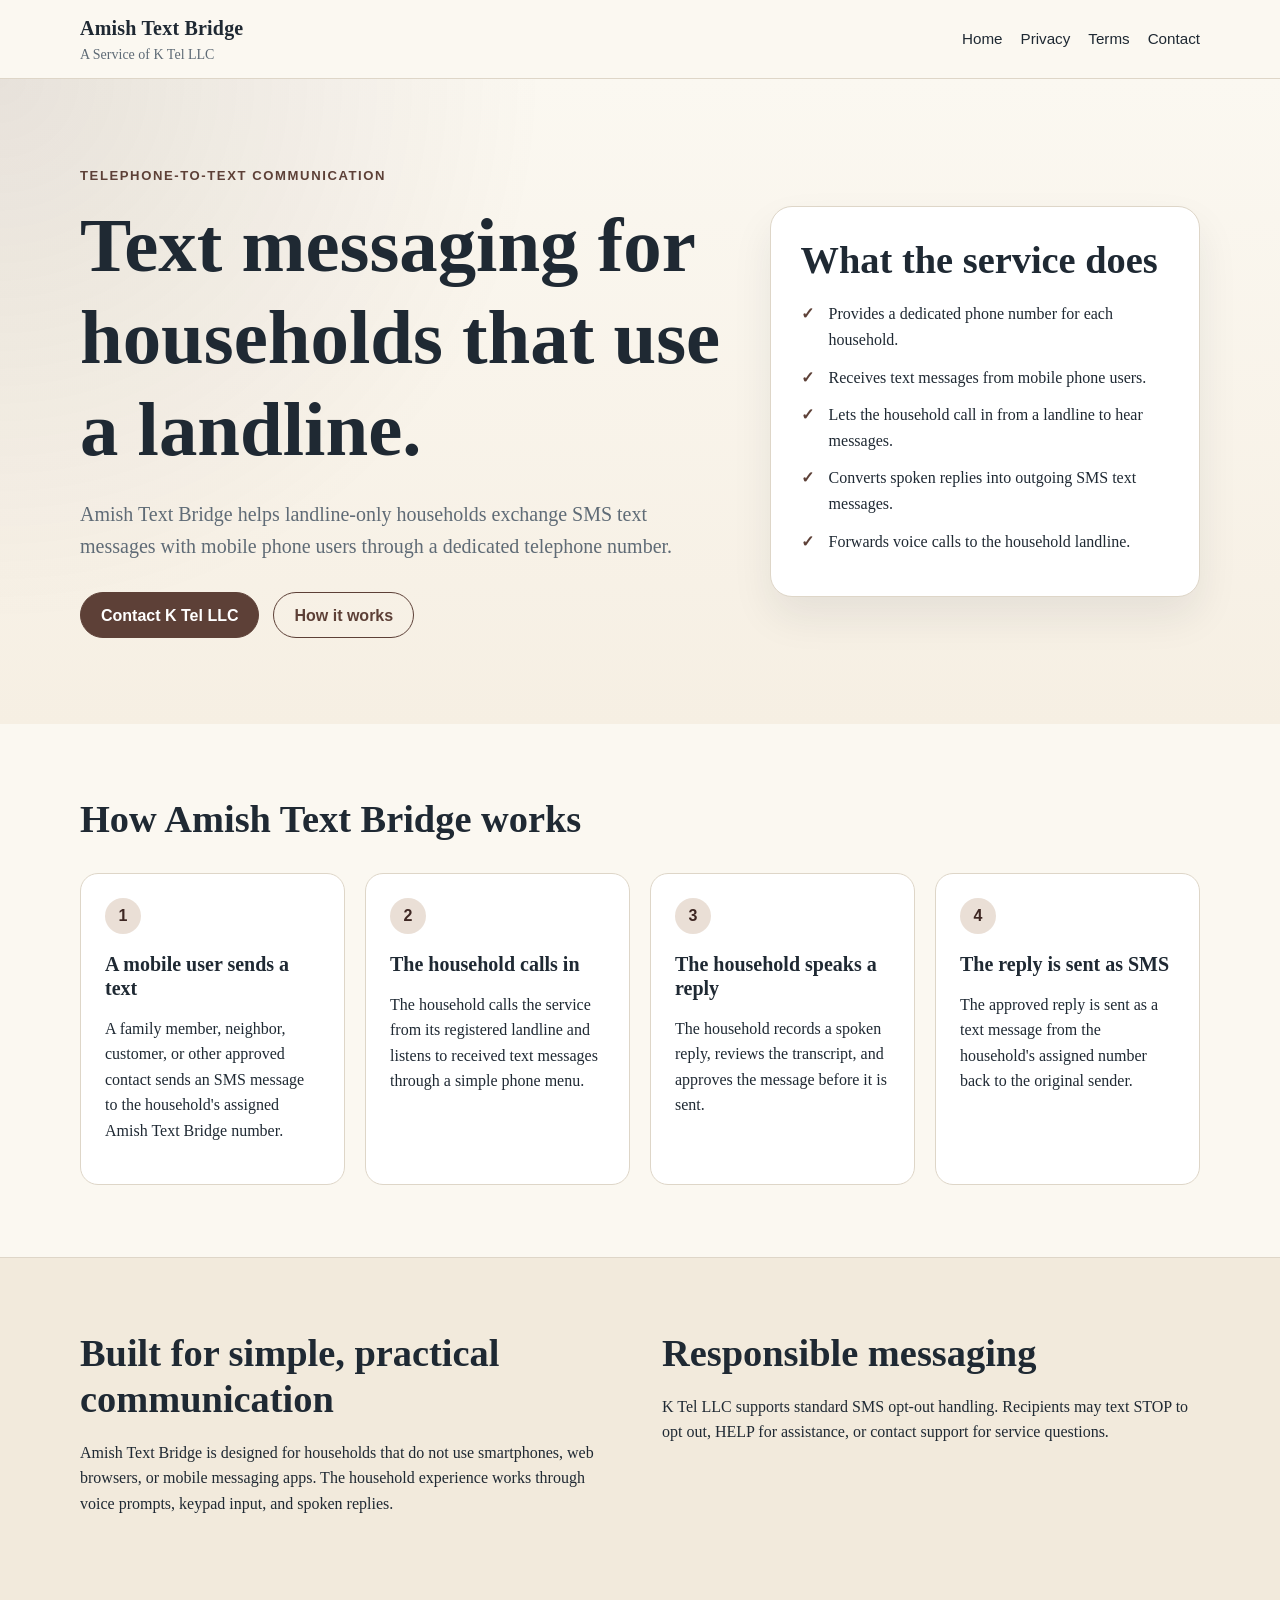
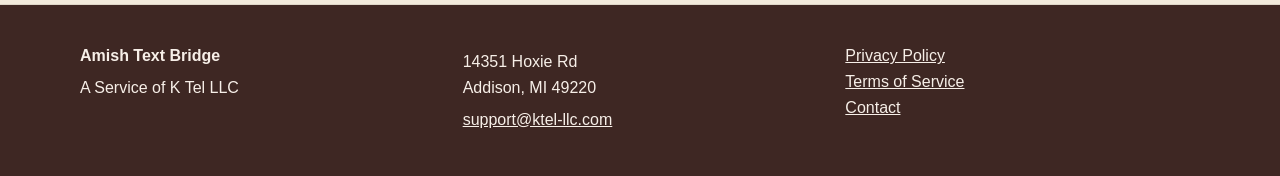
==== index.html @ 867d7590 "Add files via upload" ====
<!doctype html>
<html lang="en">
<head>
  <meta charset="utf-8">
  <meta name="viewport" content="width=device-width, initial-scale=1">
  <title>Amish Text Bridge | A Service of K Tel LLC</title>
  <meta name="description" content="Amish Text Bridge is a telephone-to-text communications service from K Tel LLC for landline-only households.">
  <link rel="stylesheet" href="styles.css">
</head>
<body>
  <header class="site-header">
    <div class="container nav-wrap">
      <a class="brand" href="index.html">
        <span class="brand-main">Amish Text Bridge</span>
        <span class="brand-sub">A Service of K Tel LLC</span>
      </a>
      <nav class="site-nav" aria-label="Main navigation">
        <a href="index.html">Home</a>
        <a href="privacy.html">Privacy</a>
        <a href="terms.html">Terms</a>
        <a href="contact.html">Contact</a>
      </nav>
    </div>
  </header>

  <main>
    <section class="hero">
      <div class="container hero-grid">
        <div>
          <p class="eyebrow">Telephone-to-text communication</p>
          <h1>Text messaging for households that use a landline.</h1>
          <p class="lead">
            Amish Text Bridge helps landline-only households exchange SMS text messages
            with mobile phone users through a dedicated telephone number.
          </p>
          <div class="hero-actions">
            <a class="button" href="contact.html">Contact K Tel LLC</a>
            <a class="button button-secondary" href="#how-it-works">How it works</a>
          </div>
        </div>
        <div class="card">
          <h2>What the service does</h2>
          <ul class="check-list">
            <li>Provides a dedicated phone number for each household.</li>
            <li>Receives text messages from mobile phone users.</li>
            <li>Lets the household call in from a landline to hear messages.</li>
            <li>Converts spoken replies into outgoing SMS text messages.</li>
            <li>Forwards voice calls to the household landline.</li>
          </ul>
        </div>
      </div>
    </section>

    <section id="how-it-works" class="section">
      <div class="container">
        <h2>How Amish Text Bridge works</h2>
        <div class="steps">
          <div class="step">
            <span class="step-number">1</span>
            <h3>A mobile user sends a text</h3>
            <p>
              A family member, neighbor, customer, or other approved contact sends an SMS
              message to the household's assigned Amish Text Bridge number.
            </p>
          </div>
          <div class="step">
            <span class="step-number">2</span>
            <h3>The household calls in</h3>
            <p>
              The household calls the service from its registered landline and listens to
              received text messages through a simple phone menu.
            </p>
          </div>
          <div class="step">
            <span class="step-number">3</span>
            <h3>The household speaks a reply</h3>
            <p>
              The household records a spoken reply, reviews the transcript, and approves
              the message before it is sent.
            </p>
          </div>
          <div class="step">
            <span class="step-number">4</span>
            <h3>The reply is sent as SMS</h3>
            <p>
              The approved reply is sent as a text message from the household's assigned
              number back to the original sender.
            </p>
          </div>
        </div>
      </div>
    </section>

    <section class="section section-muted">
      <div class="container split">
        <div>
          <h2>Built for simple, practical communication</h2>
          <p>
            Amish Text Bridge is designed for households that do not use smartphones,
            web browsers, or mobile messaging apps. The household experience works
            through voice prompts, keypad input, and spoken replies.
          </p>
        </div>
        <div>
          <h2>Responsible messaging</h2>
          <p>
            K Tel LLC supports standard SMS opt-out handling. Recipients may text
            STOP to opt out, HELP for assistance, or contact support for service questions.
          </p>
        </div>
      </div>
    </section>
  </main>

  <footer class="site-footer">
    <div class="container footer-grid">
      <div>
        <strong>Amish Text Bridge</strong>
        <p>A Service of K Tel LLC</p>
      </div>
      <div>
        <p>14351 Hoxie Rd<br>Addison, MI 49220</p>
        <p><a href="mailto:support@ktel-llc.com">support@ktel-llc.com</a></p>
      </div>
      <div>
        <a href="privacy.html">Privacy Policy</a><br>
        <a href="terms.html">Terms of Service</a><br>
        <a href="contact.html">Contact</a>
      </div>
    </div>
  </footer>
</body>
</html>
---- styles.css ----
* {
  box-sizing: border-box;
}

:root {
  --background: #fbf8f1;
  --surface: #ffffff;
  --surface-muted: #f2eadc;
  --text: #1f2933;
  --muted: #5f6b76;
  --border: #ded6c8;
  --accent: #5d4037;
  --accent-dark: #3e2723;
  --accent-soft: #eadfd6;
  --shadow: 0 20px 40px rgba(31, 41, 51, 0.08);
}

html {
  scroll-behavior: smooth;
}

body {
  margin: 0;
  font-family: Georgia, "Times New Roman", serif;
  color: var(--text);
  background: var(--background);
  line-height: 1.6;
}

a {
  color: var(--accent);
  text-decoration: none;
}

a:hover {
  text-decoration: underline;
}

.container {
  width: min(1120px, calc(100% - 40px));
  margin: 0 auto;
}

.site-header {
  background: rgba(251, 248, 241, 0.95);
  border-bottom: 1px solid var(--border);
  position: sticky;
  top: 0;
  z-index: 10;
  backdrop-filter: blur(8px);
}

.nav-wrap {
  min-height: 78px;
  display: flex;
  align-items: center;
  justify-content: space-between;
  gap: 24px;
}

.brand {
  display: inline-flex;
  flex-direction: column;
  color: var(--text);
}

.brand:hover {
  text-decoration: none;
}

.brand-main {
  font-size: 1.25rem;
  font-weight: 700;
  letter-spacing: 0.01em;
}

.brand-sub {
  font-size: 0.875rem;
  color: var(--muted);
}

.site-nav {
  display: flex;
  align-items: center;
  gap: 18px;
  font-family: Arial, Helvetica, sans-serif;
  font-size: 0.95rem;
}

.site-nav a {
  color: var(--text);
}

.hero {
  padding: 86px 0;
  background:
    radial-gradient(circle at top left, rgba(93, 64, 55, 0.12), transparent 34rem),
    linear-gradient(180deg, #fbf8f1 0%, #f6efe3 100%);
}

.hero-grid {
  display: grid;
  grid-template-columns: minmax(0, 1.2fr) minmax(300px, 0.8fr);
  gap: 44px;
  align-items: center;
}

.eyebrow {
  margin: 0 0 14px;
  color: var(--accent);
  font-family: Arial, Helvetica, sans-serif;
  font-size: 0.82rem;
  font-weight: 700;
  letter-spacing: 0.12em;
  text-transform: uppercase;
}

h1,
h2,
h3 {
  line-height: 1.2;
  margin-top: 0;
}

h1 {
  font-size: clamp(2.4rem, 6vw, 4.8rem);
  max-width: 820px;
  margin-bottom: 22px;
}

h2 {
  font-size: clamp(1.75rem, 3vw, 2.5rem);
  margin-bottom: 18px;
}

h3 {
  font-size: 1.25rem;
  margin-bottom: 10px;
}

.lead {
  font-size: 1.25rem;
  color: var(--muted);
  max-width: 740px;
}

.hero-actions {
  display: flex;
  flex-wrap: wrap;
  gap: 14px;
  margin-top: 30px;
}

.button {
  display: inline-flex;
  align-items: center;
  justify-content: center;
  min-height: 46px;
  padding: 0 20px;
  border-radius: 999px;
  background: var(--accent);
  color: #fff;
  font-family: Arial, Helvetica, sans-serif;
  font-weight: 700;
  border: 1px solid var(--accent);
}

.button:hover {
  background: var(--accent-dark);
  text-decoration: none;
}

.button-secondary {
  background: transparent;
  color: var(--accent);
}

.button-secondary:hover {
  background: var(--accent-soft);
  color: var(--accent-dark);
}

.card {
  background: var(--surface);
  border: 1px solid var(--border);
  border-radius: 22px;
  padding: 30px;
  box-shadow: var(--shadow);
}

.check-list {
  padding-left: 0;
  margin: 0;
  list-style: none;
}

.check-list li {
  position: relative;
  padding-left: 28px;
  margin: 12px 0;
}

.check-list li::before {
  content: "✓";
  position: absolute;
  left: 0;
  color: var(--accent);
  font-weight: 700;
}

.section {
  padding: 72px 0;
}

.section-muted {
  background: var(--surface-muted);
  border-top: 1px solid var(--border);
  border-bottom: 1px solid var(--border);
}

.steps {
  display: grid;
  grid-template-columns: repeat(4, minmax(0, 1fr));
  gap: 20px;
  margin-top: 30px;
}

.step {
  background: var(--surface);
  border: 1px solid var(--border);
  border-radius: 18px;
  padding: 24px;
}

.step-number {
  display: inline-flex;
  width: 36px;
  height: 36px;
  align-items: center;
  justify-content: center;
  border-radius: 999px;
  background: var(--accent-soft);
  color: var(--accent-dark);
  font-family: Arial, Helvetica, sans-serif;
  font-weight: 700;
  margin-bottom: 18px;
}

.split {
  display: grid;
  grid-template-columns: 1fr 1fr;
  gap: 44px;
}

.policy {
  max-width: 820px;
  background: var(--surface);
  border: 1px solid var(--border);
  border-radius: 22px;
  padding: 44px;
  box-shadow: var(--shadow);
}

.policy h1 {
  font-size: clamp(2rem, 5vw, 3.2rem);
}

.policy h2 {
  font-size: 1.55rem;
  margin-top: 34px;
}

.contact-grid {
  display: grid;
  grid-template-columns: minmax(0, 1fr) minmax(320px, 440px);
  gap: 44px;
  align-items: start;
}

.contact-card {
  font-size: 1.1rem;
}

.site-footer {
  padding: 38px 0;
  background: var(--accent-dark);
  color: #f7efe8;
  font-family: Arial, Helvetica, sans-serif;
}

.site-footer a {
  color: #f7efe8;
  text-decoration: underline;
}

.site-footer p {
  margin: 6px 0;
}

.footer-grid {
  display: grid;
  grid-template-columns: 1fr 1fr 1fr;
  gap: 28px;
}

@media (max-width: 860px) {
  .nav-wrap,
  .site-nav {
    align-items: flex-start;
  }

  .nav-wrap {
    flex-direction: column;
    padding: 18px 0;
  }

  .site-nav {
    flex-wrap: wrap;
  }

  .hero {
    padding: 58px 0;
  }

  .hero-grid,
  .split,
  .contact-grid,
  .footer-grid {
    grid-template-columns: 1fr;
  }

  .steps {
    grid-template-columns: 1fr 1fr;
  }
}

@media (max-width: 560px) {
  .container {
    width: min(100% - 28px, 1120px);
  }

  .steps {
    grid-template-columns: 1fr;
  }

  .policy,
  .card {
    padding: 24px;
  }

  .site-nav {
    gap: 12px;
  }
}
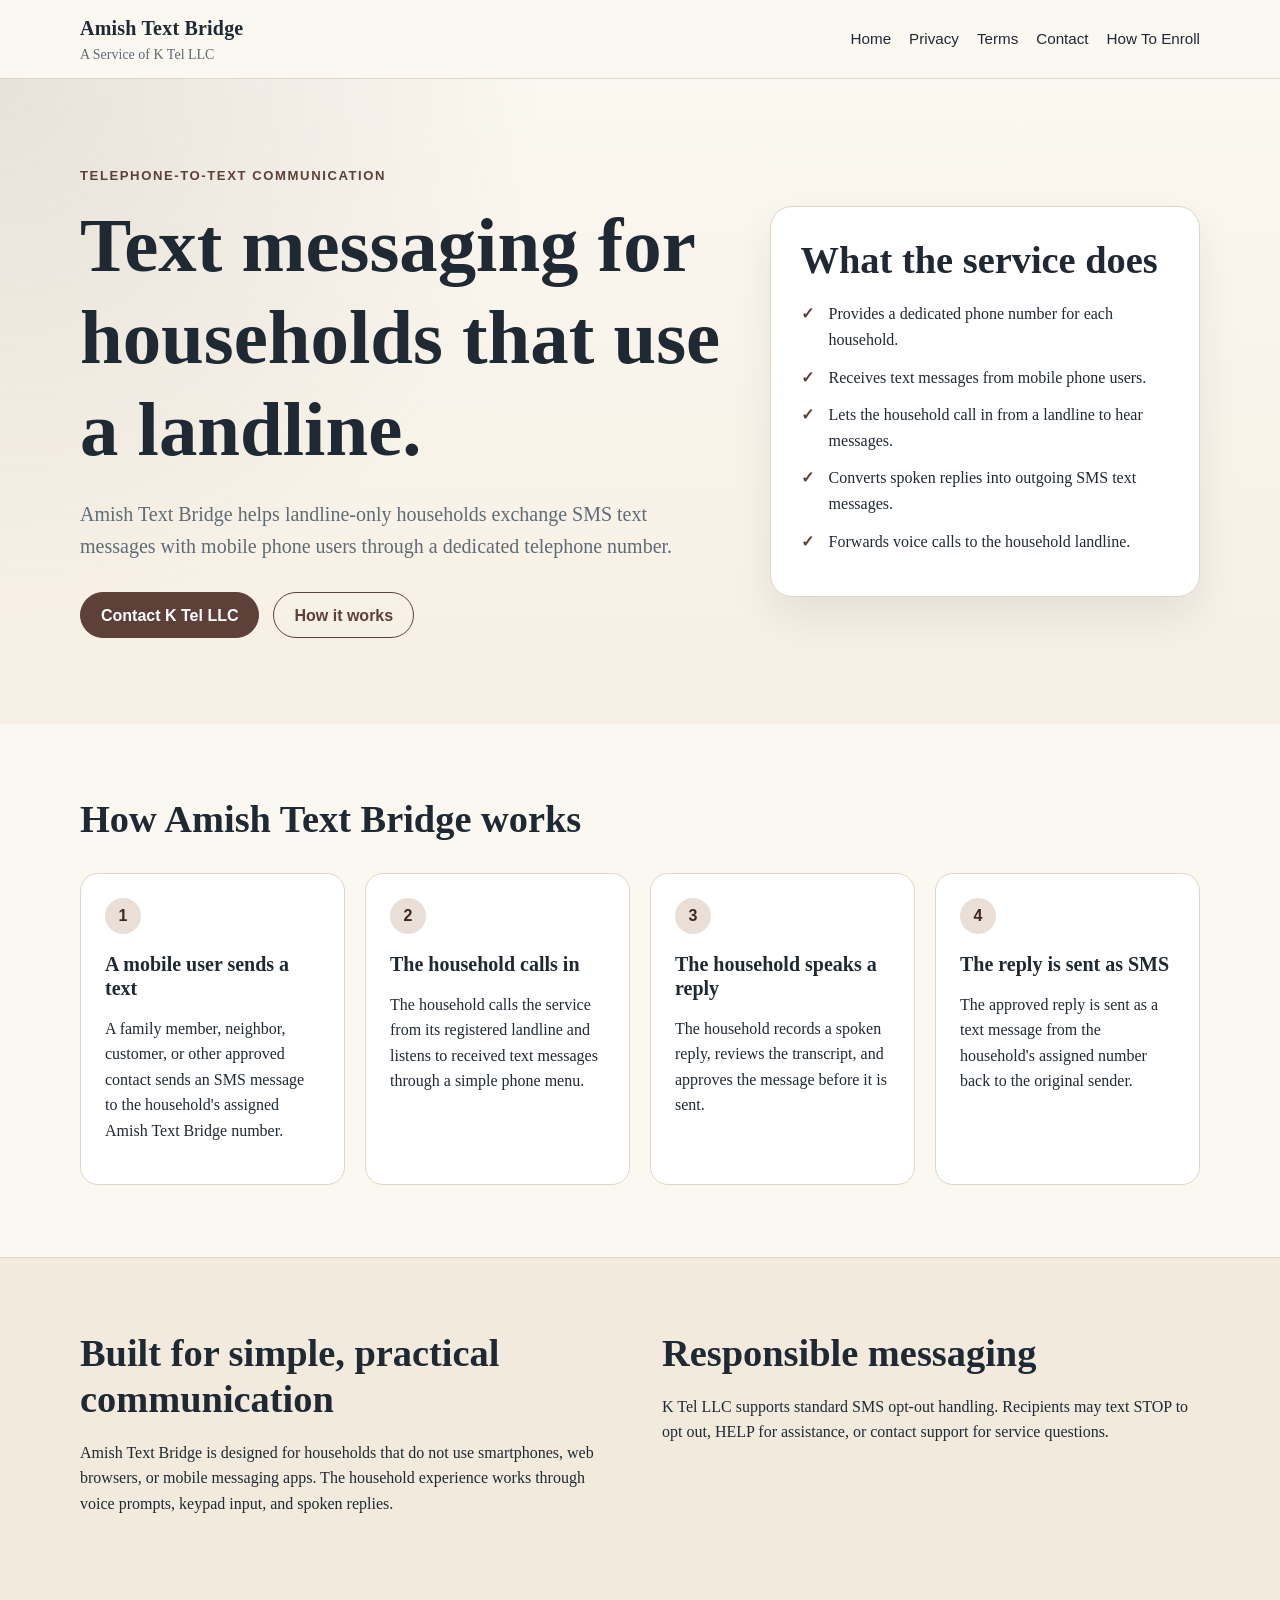
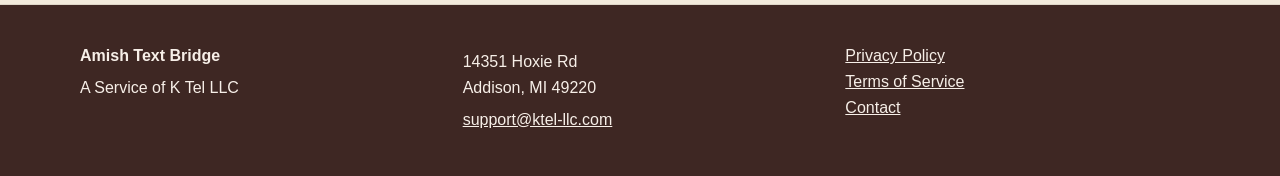
==== commit 10887796: "Update index.html added enrollment to toolbar" ====
--- a/index.html
+++ b/index.html
@@ -19,6 +19,7 @@
         <a href="privacy.html">Privacy</a>
         <a href="terms.html">Terms</a>
         <a href="contact.html">Contact</a>
+        <a href="enrollment.html">How To Enroll</a>
       </nav>
     </div>
   </header>
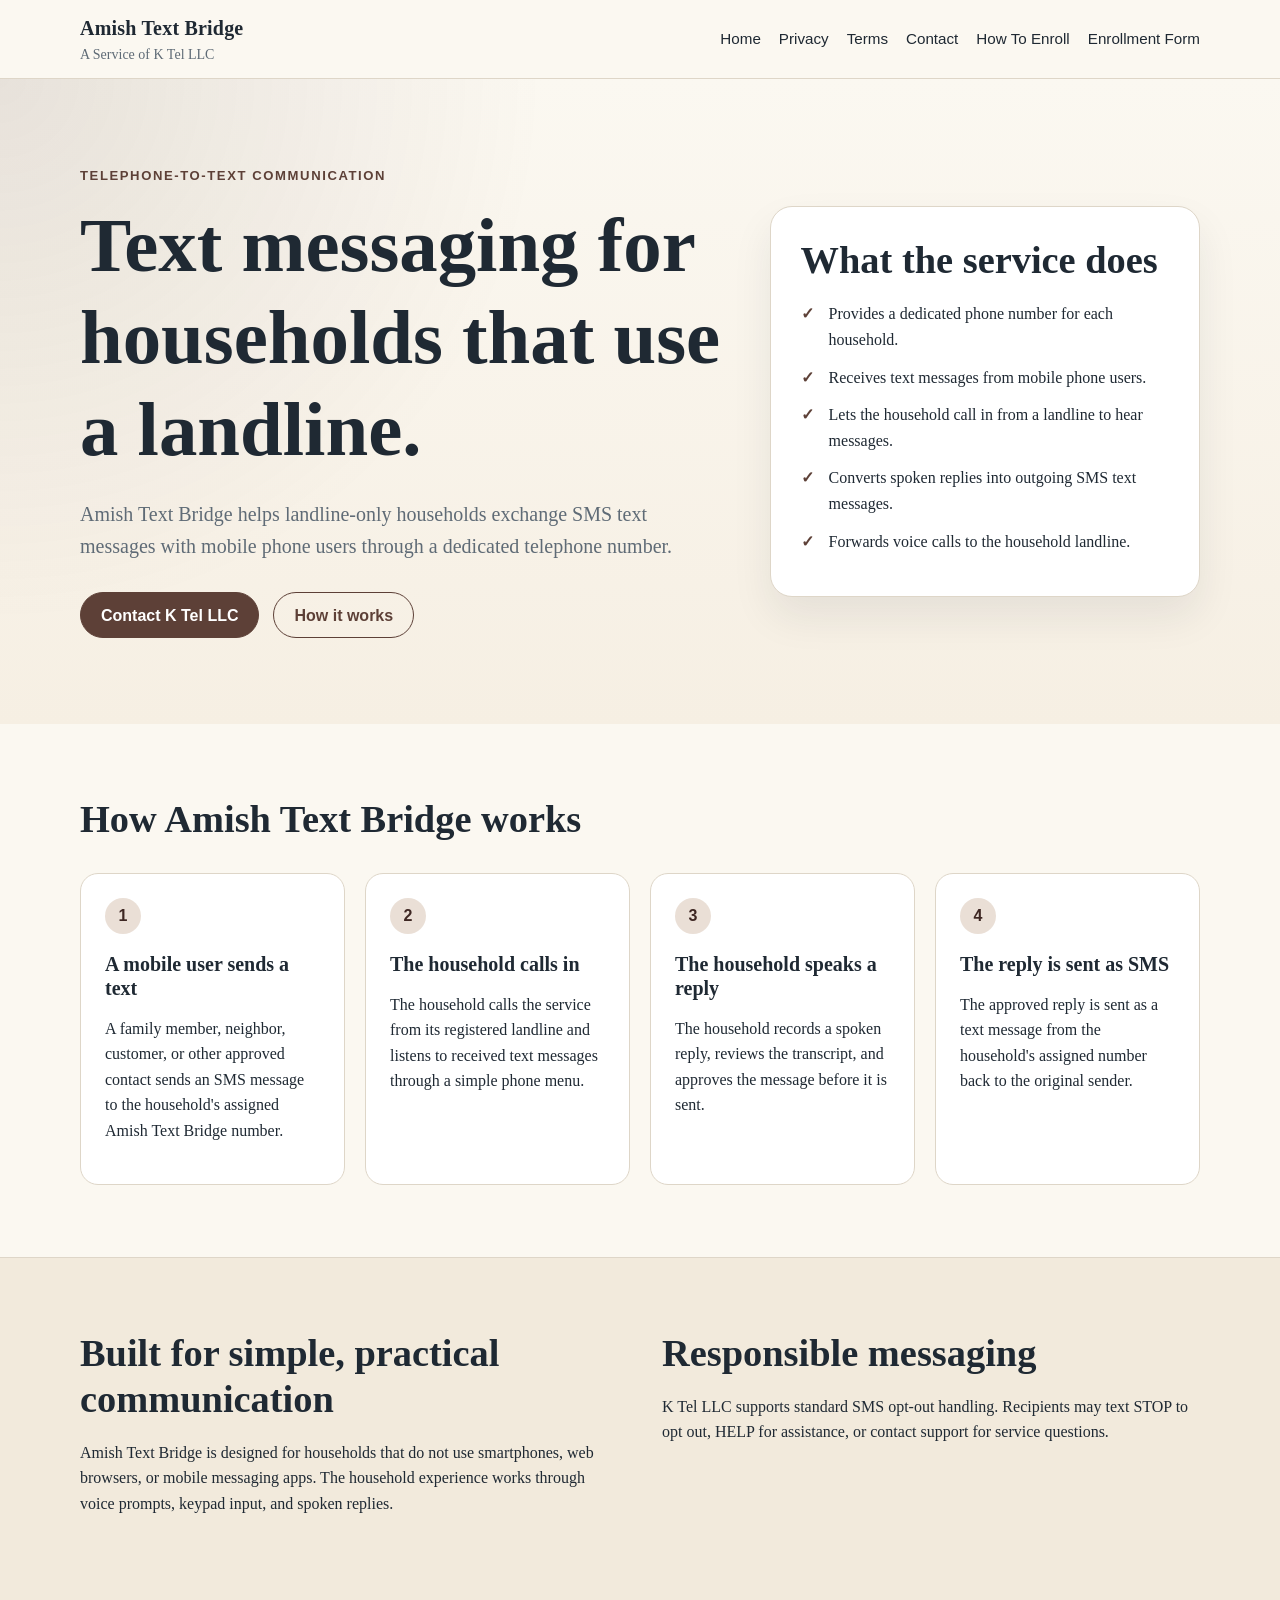
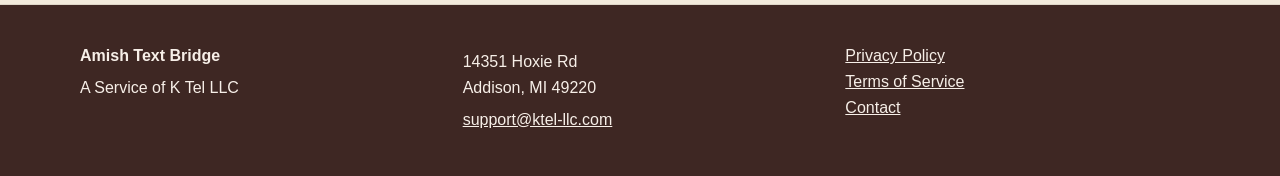
==== commit b659e975: "Update index.html add enrollment form to site" ====
--- a/index.html
+++ b/index.html
@@ -20,6 +20,7 @@
         <a href="terms.html">Terms</a>
         <a href="contact.html">Contact</a>
         <a href="enrollment.html">How To Enroll</a>
+        <a href="enrollment-form.html">Enrollment Form</a>
       </nav>
     </div>
   </header>
